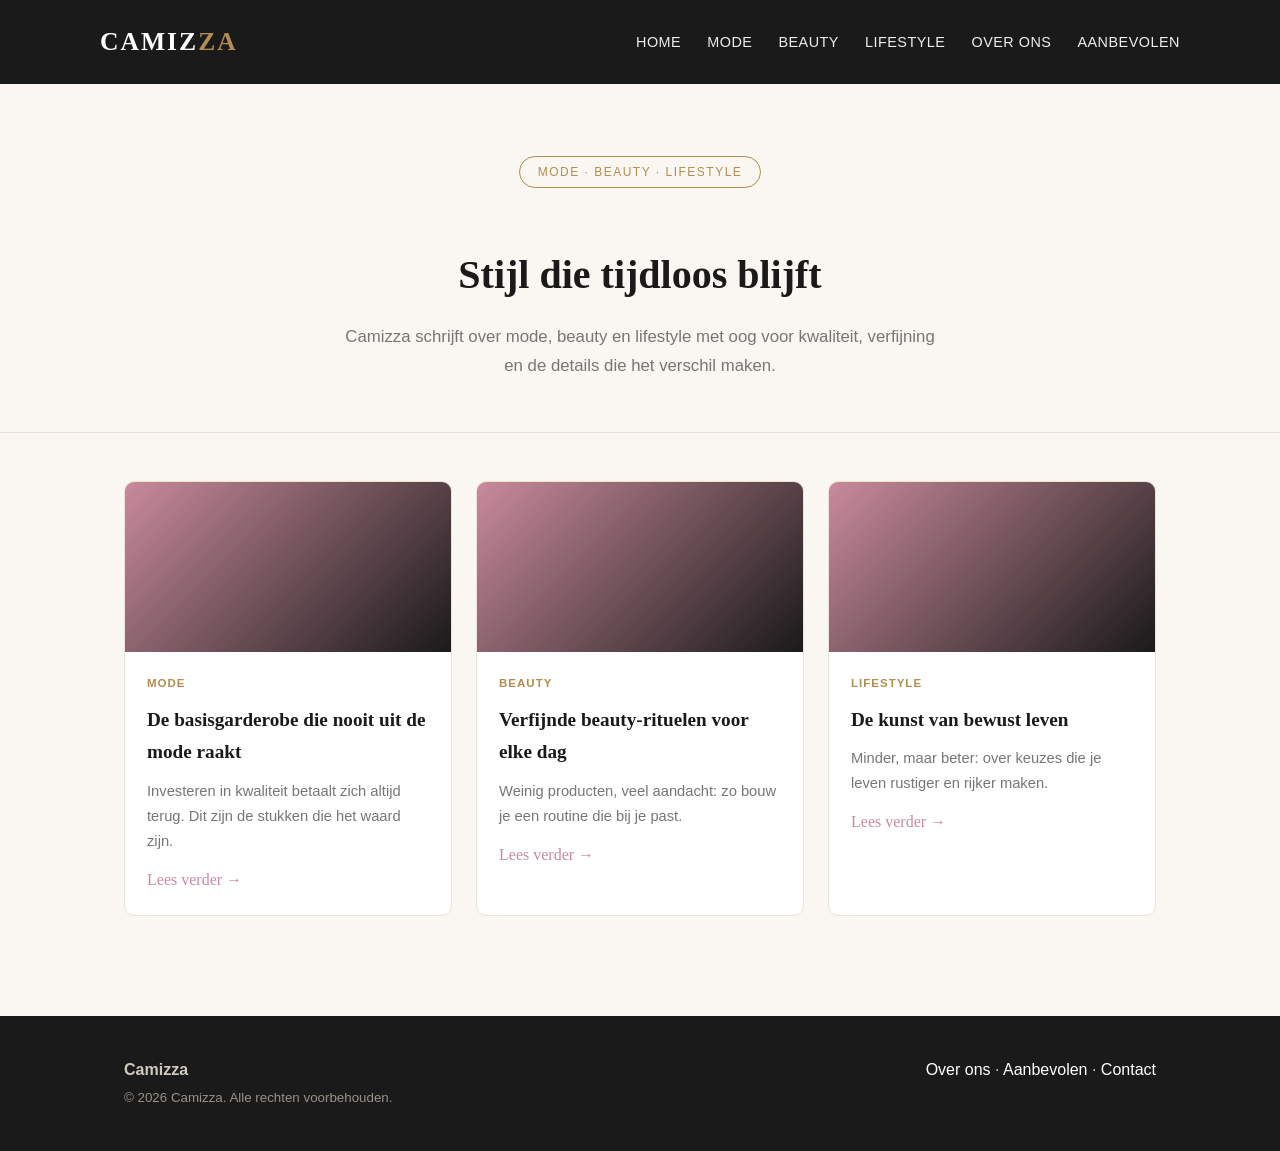
==== index.html @ ca2e54a0 "Add files via upload" ====
<!DOCTYPE html>
<html lang="nl">
<head>
<meta charset="UTF-8">
<meta name="viewport" content="width=device-width, initial-scale=1.0">
<title>Camizza — Mode, beauty & lifestyle magazine</title>
<meta name="description" content="Camizza is jouw stijlvolle magazine voor mode, beauty en lifestyle. Tijdloos, verfijnd en persoonlijk.">
<link rel="stylesheet" href="/style.css">
</head>
<body>
<header class="site-header">
  <div class="container nav">
    <div class="logo">Camiz<span>za</span></div>
    <ul class="nav-links">
      <li><a href="/">Home</a></li>
      <li><a href="/mode.html">Mode</a></li>
      <li><a href="/beauty.html">Beauty</a></li>
      <li><a href="/leefstijl.html">Lifestyle</a></li>
      <li><a href="/over-ons.html">Over ons</a></li>
      <li><a href="/aanbevolen.html">Aanbevolen</a></li>
    </ul>
  </div>
</header>

<section class="hero">
  <div class="container">
    <span class="pill">Mode · Beauty · Lifestyle</span>
    <h1>Stijl die tijdloos blijft</h1>
    <p>Camizza schrijft over mode, beauty en lifestyle met oog voor kwaliteit, verfijning en de details die het verschil maken.</p>
  </div>
</section>

<section class="container">
  <div class="grid">
    <div class="card">
      <div class="card-img"></div>
      <div class="card-body">
        <div class="card-tag">Mode</div>
        <h3>De basisgarderobe die nooit uit de mode raakt</h3>
        <p>Investeren in kwaliteit betaalt zich altijd terug. Dit zijn de stukken die het waard zijn.</p>
        <a href="/mode.html">Lees verder →</a>
      </div>
    </div>
    <div class="card">
      <div class="card-img"></div>
      <div class="card-body">
        <div class="card-tag">Beauty</div>
        <h3>Verfijnde beauty-rituelen voor elke dag</h3>
        <p>Weinig producten, veel aandacht: zo bouw je een routine die bij je past.</p>
        <a href="/beauty.html">Lees verder →</a>
      </div>
    </div>
    <div class="card">
      <div class="card-img"></div>
      <div class="card-body">
        <div class="card-tag">Lifestyle</div>
        <h3>De kunst van bewust leven</h3>
        <p>Minder, maar beter: over keuzes die je leven rustiger en rijker maken.</p>
        <a href="/leefstijl.html">Lees verder →</a>
      </div>
    </div>
  </div>
</section>

<footer class="site-footer">
  <div class="container">
    <div><strong>Camizza</strong><br><small>&copy; <span id="year"></span> Camizza. Alle rechten voorbehouden.</small></div>
    <div><a href="/over-ons.html">Over ons</a> &middot; <a href="/aanbevolen.html">Aanbevolen</a> &middot; <a href="/contact.html">Contact</a></div>
  </div>
</footer>
<script>document.getElementById('year').textContent = new Date().getFullYear();</script>
</body>
</html>
---- style.css ----
:root {
  --blush: #c98a9c;
  --cream: #faf7f2;
  --black: #1a1a1a;
  --gold: #b28d4f;
  --muted: #767676;
  --card: #ffffff;
  --radius: 10px;
}

* { box-sizing: border-box; }

body {
  margin: 0;
  font-family: Georgia, "Times New Roman", serif;
  background: var(--cream);
  color: var(--black);
  line-height: 1.7;
}

a { color: var(--blush); text-decoration: none; }
a:hover { text-decoration: underline; }

.container {
  max-width: 1080px;
  margin: 0 auto;
  padding: 0 24px;
}

header.site-header {
  background: var(--black);
  position: sticky;
  top: 0;
  z-index: 10;
}

.nav {
  display: flex;
  align-items: center;
  justify-content: space-between;
  padding: 20px 0;
}

.logo {
  font-size: 1.6rem;
  font-weight: 700;
  color: #fff;
  letter-spacing: 2px;
  text-transform: uppercase;
}
.logo span { color: var(--gold); }

.nav-links {
  display: flex;
  gap: 26px;
  list-style: none;
  margin: 0;
  padding: 0;
}
.nav-links a {
  color: #eee;
  font-family: "Segoe UI", Arial, sans-serif;
  font-size: 0.9rem;
  letter-spacing: 0.5px;
  text-transform: uppercase;
}
.nav-links a:hover { color: var(--gold); text-decoration: none; }

.hero {
  padding: 72px 0 52px;
  text-align: center;
  border-bottom: 1px solid #e8e0d5;
}
.hero h1 {
  font-size: 2.5rem;
  margin-bottom: 14px;
}
.hero p {
  max-width: 600px;
  margin: 0 auto;
  color: var(--muted);
  font-family: "Segoe UI", Arial, sans-serif;
  font-size: 1.05rem;
}

.pill {
  display: inline-block;
  border: 1px solid var(--gold);
  color: var(--gold);
  padding: 5px 18px;
  border-radius: 999px;
  font-size: 0.75rem;
  letter-spacing: 1.5px;
  text-transform: uppercase;
  font-family: "Segoe UI", Arial, sans-serif;
  margin-bottom: 20px;
}

.grid {
  display: grid;
  grid-template-columns: repeat(auto-fit, minmax(260px, 1fr));
  gap: 24px;
  padding: 48px 0 60px;
}

.card {
  background: var(--card);
  border-radius: var(--radius);
  overflow: hidden;
  border: 1px solid #eee2d3;
  display: flex;
  flex-direction: column;
}
.card-img {
  height: 170px;
  background: linear-gradient(135deg, var(--blush), var(--black));
}
.card-body { padding: 22px; }
.card-tag {
  font-family: "Segoe UI", Arial, sans-serif;
  font-size: 0.72rem;
  text-transform: uppercase;
  letter-spacing: 1px;
  color: var(--gold);
  font-weight: 700;
}
.card h3 { margin: 10px 0; font-size: 1.2rem; }
.card p { color: var(--muted); font-family: "Segoe UI", Arial, sans-serif; font-size: 0.92rem; margin: 0 0 12px; }

article.post {
  padding: 48px 0 68px;
  max-width: 700px;
  margin: 0 auto;
}
article.post h1 { font-size: 2.1rem; margin-bottom: 6px; }
article.post .meta {
  color: var(--gold);
  font-family: "Segoe UI", Arial, sans-serif;
  font-size: 0.8rem;
  text-transform: uppercase;
  letter-spacing: 1px;
  margin-bottom: 30px;
}
article.post h2 { margin-top: 34px; font-size: 1.3rem; }
article.post p { margin-bottom: 18px; }

.page-header {
  padding: 52px 0 8px;
  text-align: center;
}
.page-header h1 { margin-bottom: 8px; }
.page-header p { color: var(--muted); font-family: "Segoe UI", Arial, sans-serif; }

.friends-list {
  max-width: 640px;
  margin: 0 auto;
  padding: 26px 0 68px;
}
.friend-item {
  background: var(--card);
  border: 1px solid #eee2d3;
  border-radius: var(--radius);
  padding: 20px 24px;
  margin-bottom: 16px;
}
.friend-item a { font-weight: 700; font-size: 1.05rem; }
.friend-item p { font-family: "Segoe UI", Arial, sans-serif; }

footer.site-footer {
  background: var(--black);
  color: #cfc9c0;
  padding: 40px 0;
  margin-top: 40px;
  font-family: "Segoe UI", Arial, sans-serif;
}
footer.site-footer a { color: #fff; }
footer .container {
  display: flex;
  justify-content: space-between;
  flex-wrap: wrap;
  gap: 16px;
}
footer small { color: #9a9188; }

@media (max-width: 640px) {
  .nav-links { gap: 14px; font-size: 0.8rem; }
  .hero h1 { font-size: 1.9rem; }
}
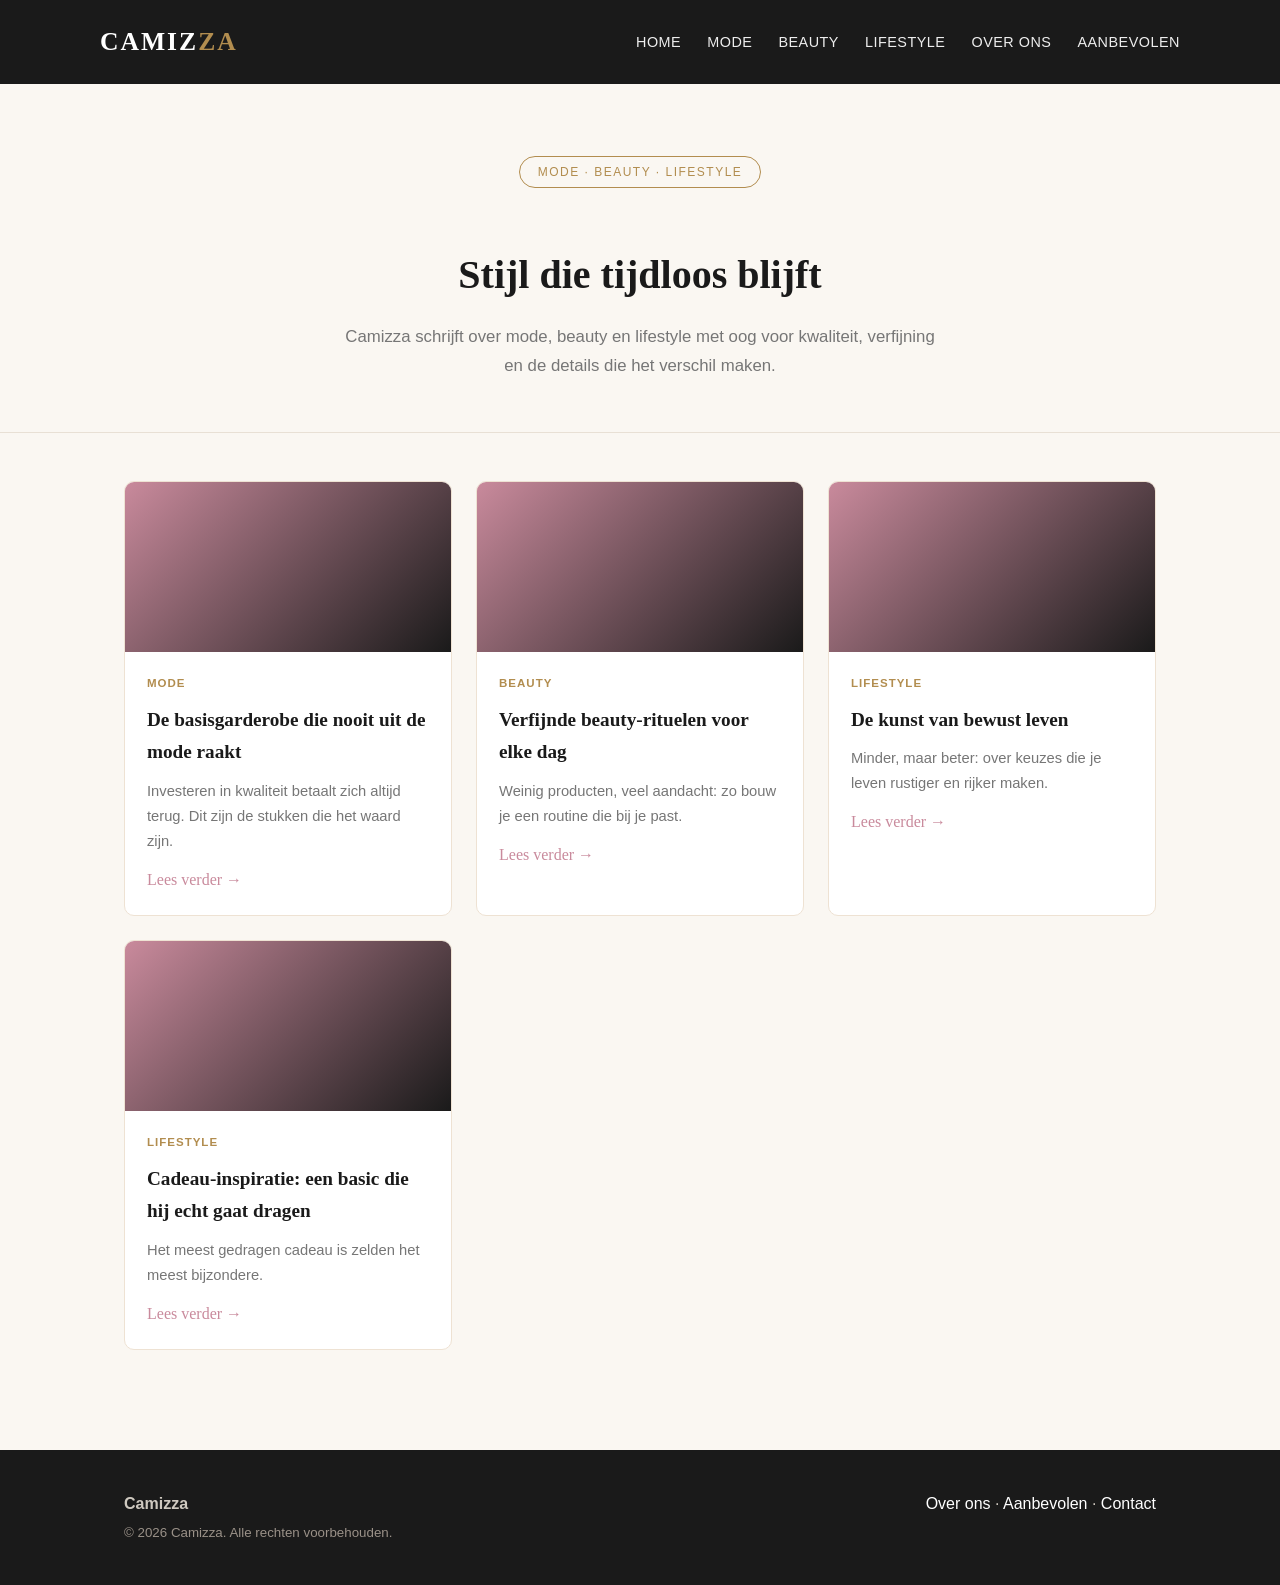
==== commit 28d8e035: "Add files via upload" ====
--- a/index.html
+++ b/index.html
@@ -59,6 +59,15 @@
         <a href="/leefstijl.html">Lees verder →</a>
       </div>
     </div>
+    <div class="card">
+      <div class="card-img"></div>
+      <div class="card-body">
+        <div class="card-tag">Lifestyle</div>
+        <h3>Cadeau-inspiratie: een basic die hij echt gaat dragen</h3>
+        <p>Het meest gedragen cadeau is zelden het meest bijzondere.</p>
+        <a href="/cadeau-inspiratie-voor-hem.html">Lees verder →</a>
+      </div>
+    </div>
   </div>
 </section>
 
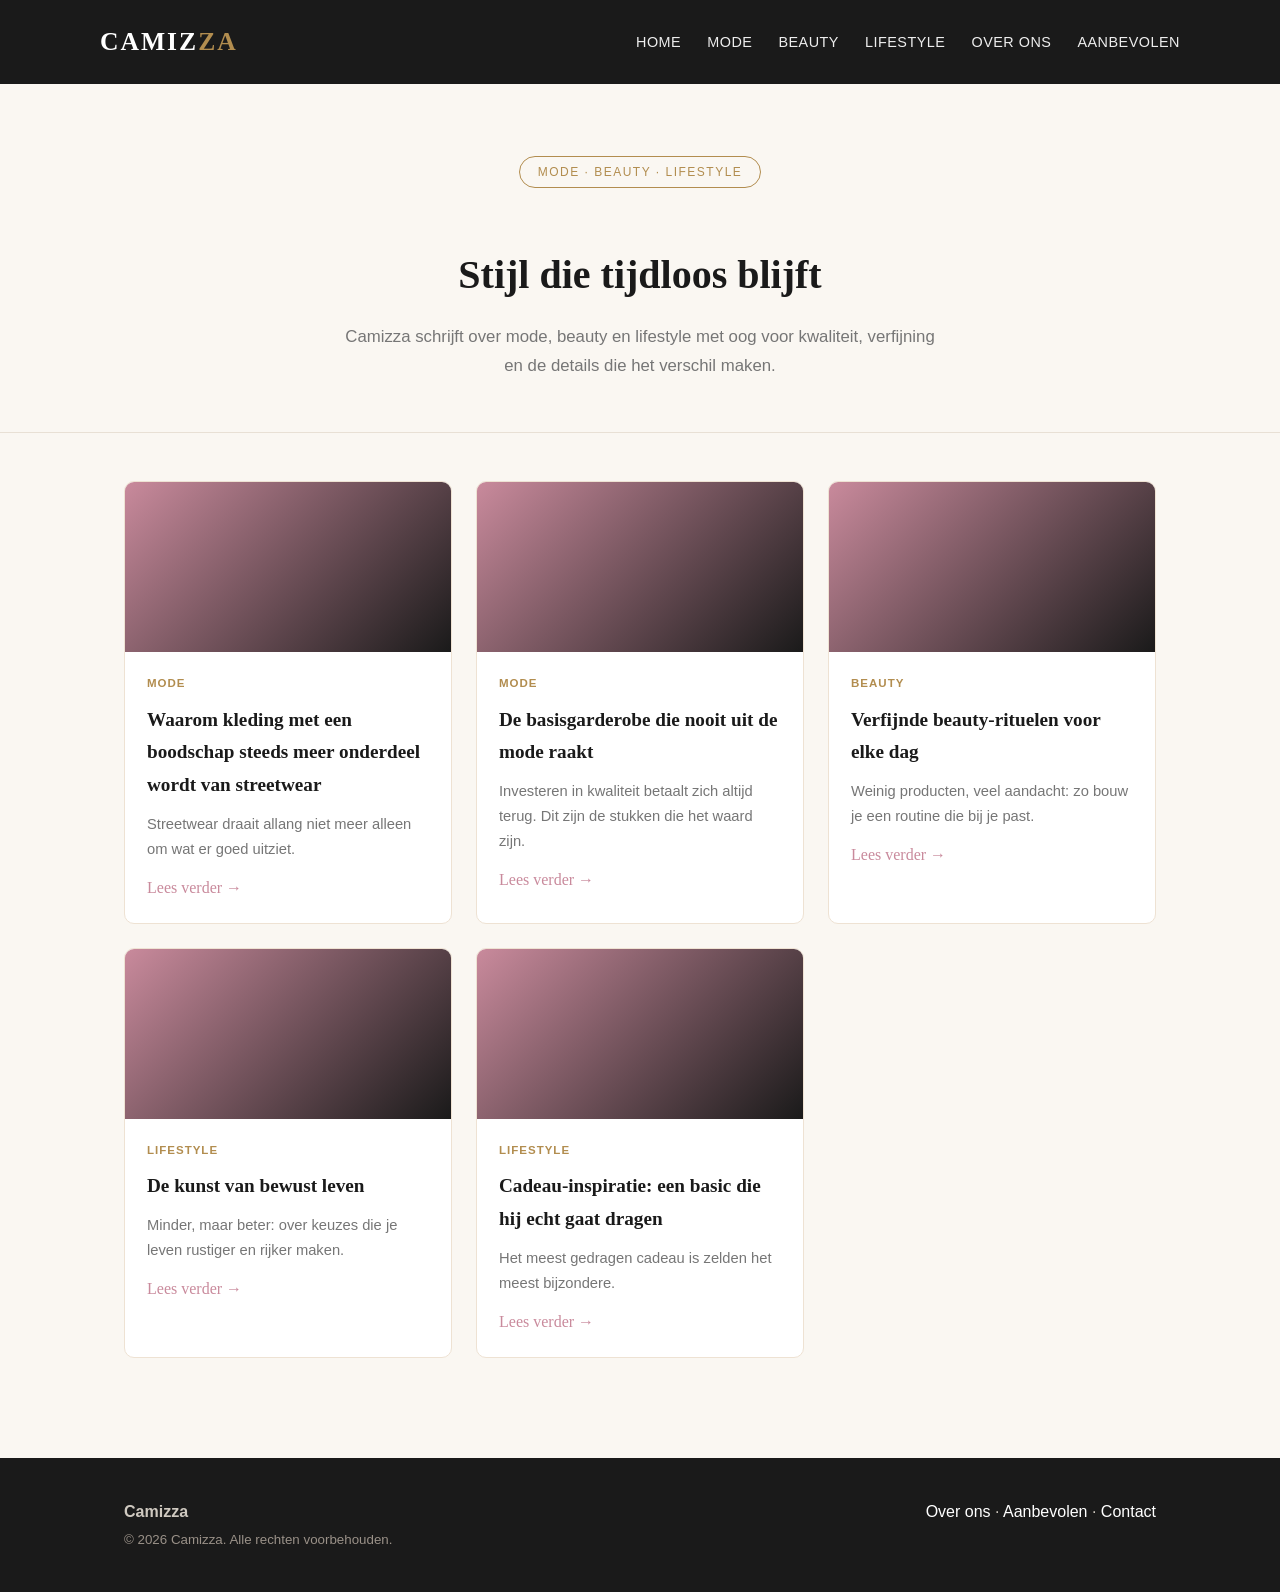
==== commit 18a506fd: "Artikel toegevoegd: kleding met een boodschap" ====
--- a/index.html
+++ b/index.html
@@ -32,6 +32,15 @@
 
 <section class="container">
   <div class="grid">
+    <div class="card">
+      <div class="card-img"></div>
+      <div class="card-body">
+        <div class="card-tag">Mode</div>
+        <h3>Waarom kleding met een boodschap steeds meer onderdeel wordt van streetwear</h3>
+        <p>Streetwear draait allang niet meer alleen om wat er goed uitziet.</p>
+        <a href="/kleding-met-een-boodschap.html">Lees verder &rarr;</a>
+      </div>
+    </div>
     <div class="card">
       <div class="card-img"></div>
       <div class="card-body">
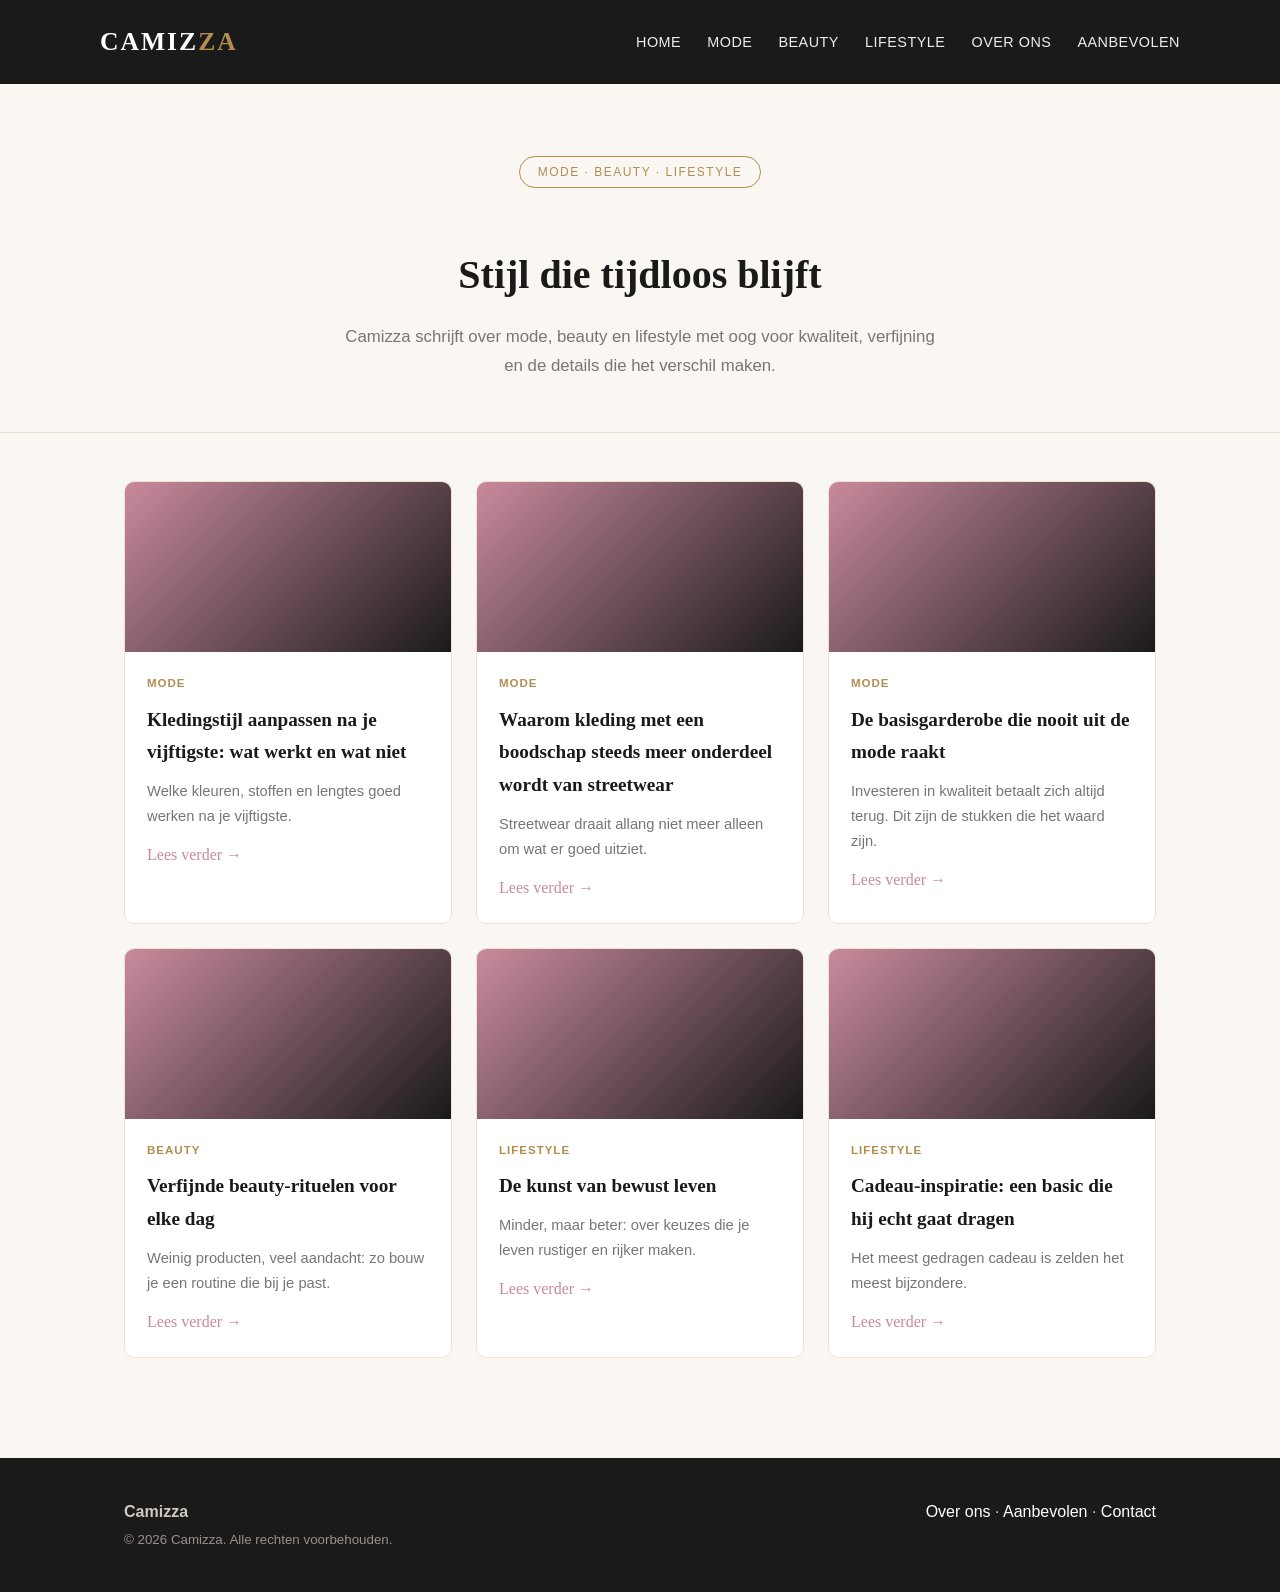
==== commit 0fb39d8a: "Artikel: kledingstijl na je vijftigste Co-Authored-By: Claude Opus 5.5 <noreply@anthropic.com> Claud" ====
--- a/index.html
+++ b/index.html
@@ -32,6 +32,15 @@
 
 <section class="container">
   <div class="grid">
+    <div class="card">
+      <div class="card-img"></div>
+      <div class="card-body">
+        <div class="card-tag">Mode</div>
+        <h3>Kledingstijl aanpassen na je vijftigste: wat werkt en wat niet</h3>
+        <p>Welke kleuren, stoffen en lengtes goed werken na je vijftigste.</p>
+        <a href="/kledingstijl-na-je-vijftigste.html">Lees verder &rarr;</a>
+      </div>
+    </div>
     <div class="card">
       <div class="card-img"></div>
       <div class="card-body">
